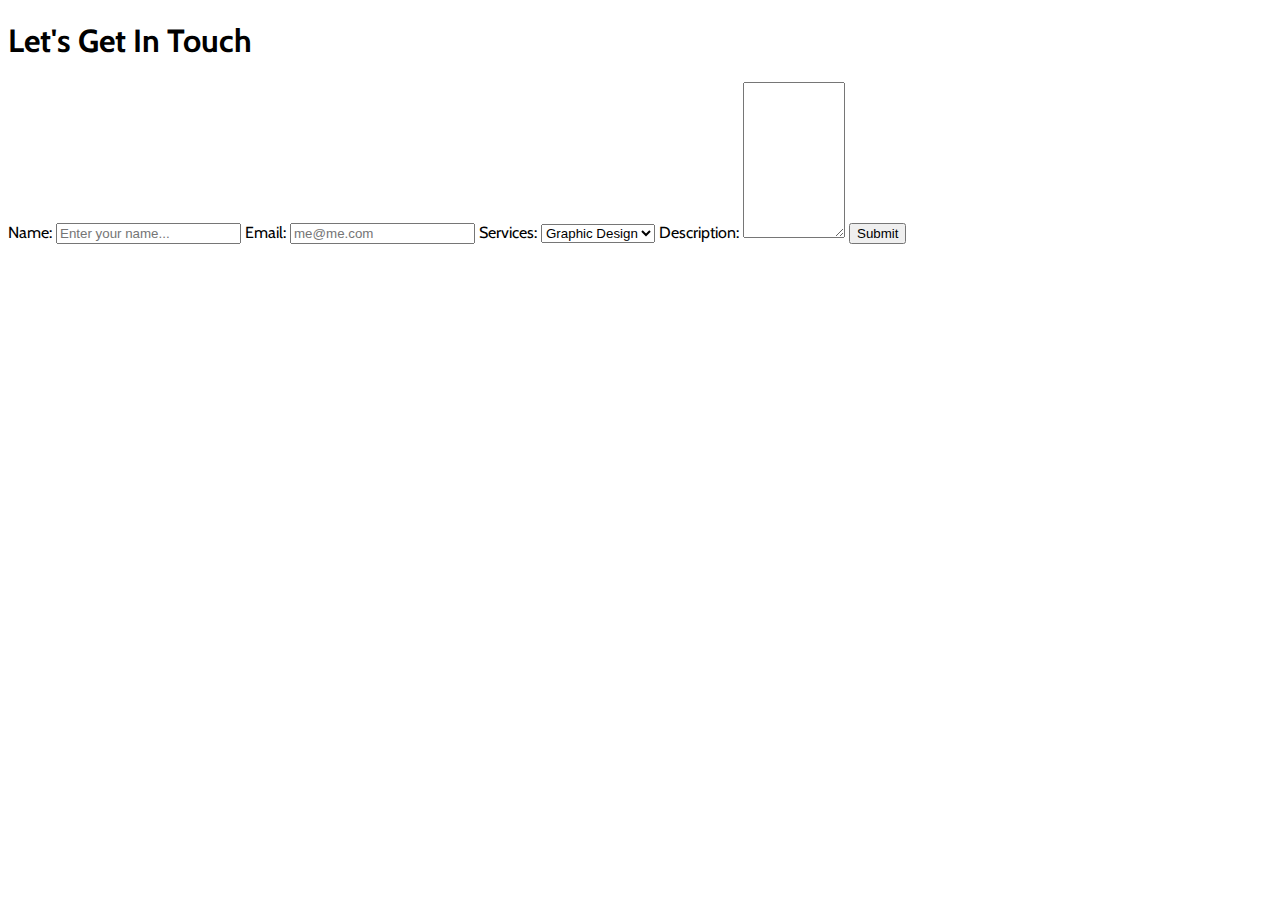
==== contact.html @ a38927ec "Add accessibility labels in index.html" ====
<!DOCTYPE html>
<html lang="en-ca">
<head>
  <meta charset="utf-8">
  <title>J Li Design</title>
  <meta name="viewport" content="width=device-width,initial-scale=1">
  <link href="https://fonts.googleapis.com/css2?family=Cabin:wght@400;700&display=swap" rel="stylesheet">
  <link href="https://fonts.googleapis.com/css2?family=Montserrat&display=swap" rel="stylesheet">
  <link href="projects.html" rel="stylesheet">
  <link href="illustrations.html" rel="stylesheet">
  <link href="index.html" rel="stylesheet">
  <link rel="stylesheet" href="main.css">
</head>

<body>
  <section class="contact" id="contact">
    <div class="container">
      <div class="section-heading">
        <h1>Let's Get In Touch</h1>
      </div>
      <form role="search" id="search" class="form" action="https://formspree.io/msjj22@outlook.com" method="post">
        <label for="name">Name:</label>
        <input type="text" id="name" name="name" placeholder="Enter your name..." required>
        <label for="email">Email:</label>
        <input type="email" id="email" name="email" placeholder="me@me.com" required>
        <label for="service">Services:</label>
        <select name="services" id="service">
          <option value="">Graphic Design</option>
          <option value="">Illustration</option>
        </select>
        <label for="subject">Description:</label>
        <textarea name="subject" id="subject" rows="10" cols="10"></textarea>
        <input type="submit" value="Submit">
      </form>
    </div>

  </section>
</body>
---- main.css ----
html {
  font-family: 'Montserrat', sans-serif;
  font-family: 'Cabin', sans-serif;
}
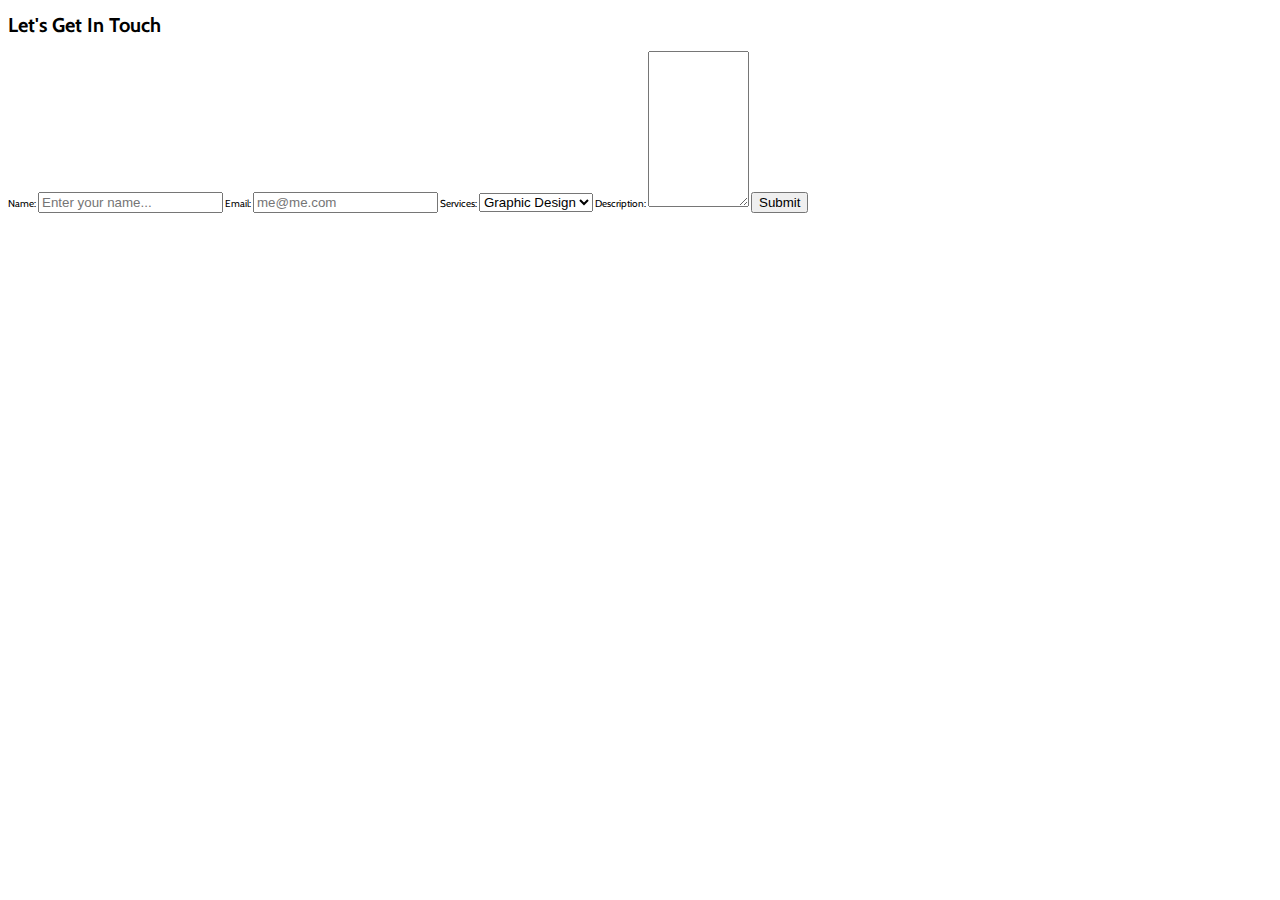
==== commit e0ad2d44: "Add some content to main.css" ====
--- a/contact.html
+++ b/contact.html
@@ -9,7 +9,7 @@
   <link href="projects.html" rel="stylesheet">
   <link href="illustrations.html" rel="stylesheet">
   <link href="index.html" rel="stylesheet">
-  <link rel="stylesheet" href="main.css">
+  <link rel="stylesheet" href="css/main.css">
 </head>
 
 <body>
--- a/css/main.css
+++ b/css/main.css
@@ -0,0 +1,43 @@
+html {
+  box-sizing: border-box;
+  margin: 0;
+  padding: 0;
+  font-size: 10px;
+  font-family: "Montserrat", sans-serif;
+  font-family: "Cabin", sans-serif;
+}
+
+*, *::before, *::after {
+  box-sizing: inherit;
+}
+
+body {
+  width: 100%;
+  height: 100%;
+}
+
+a {
+  text-decoration: none;
+  color: #eee;
+}
+
+p {
+  font-size: 1.8rem;
+}
+
+img {
+  width: 100%;
+}
+
+header {
+  width: 100%;
+  height: 100vh;
+}
+
+.top-nav {
+  width: 100%;
+  height: 100vh;
+  position: fixed;
+  border-bottom-right-radius: 100%;
+  border-bottom-left-radius: 100%;
+}
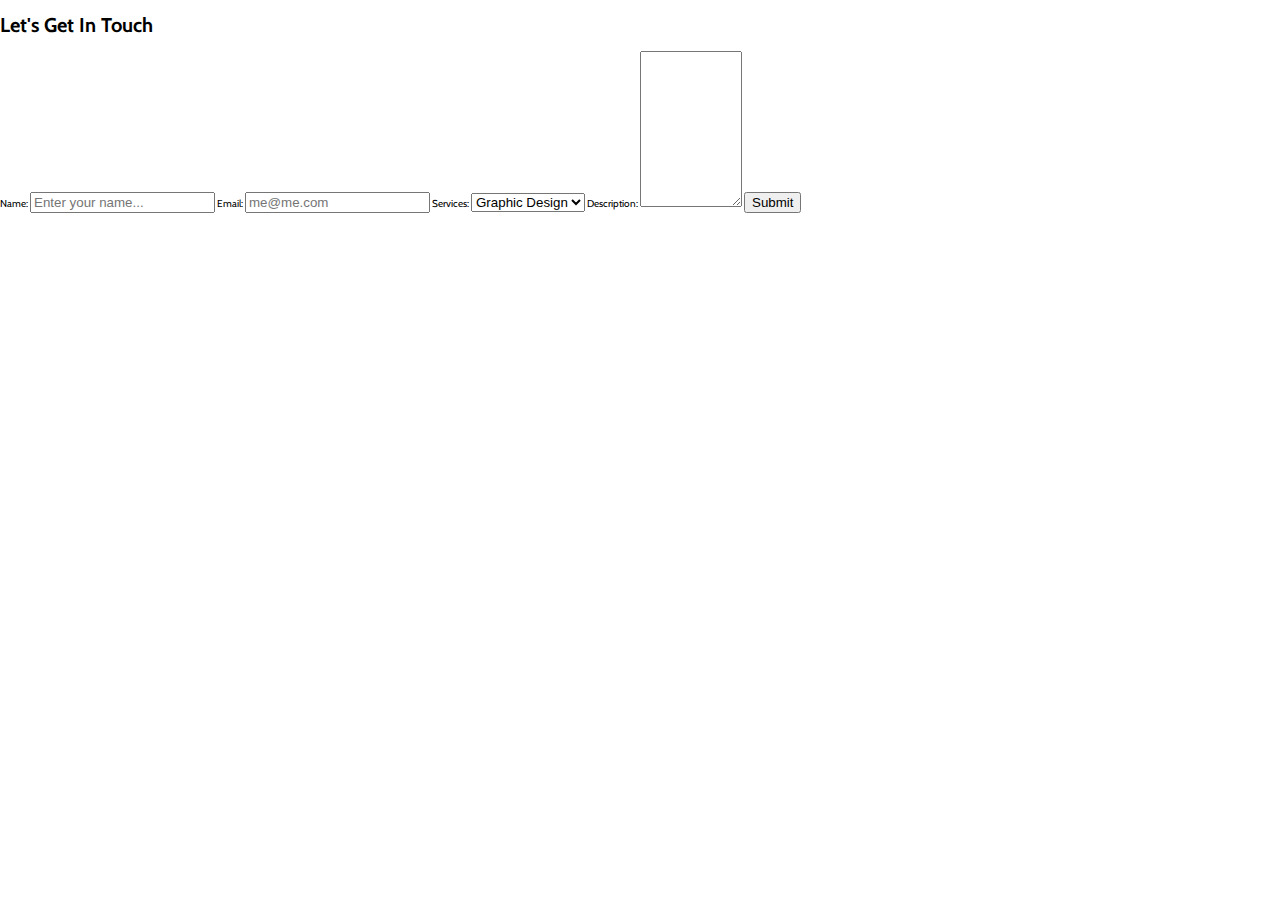
==== commit f8d955ed: "Add banner image" ====
--- a/css/main.css
+++ b/css/main.css
@@ -5,6 +5,7 @@
   font-size: 10px;
   font-family: "Montserrat", sans-serif;
   font-family: "Cabin", sans-serif;
+  background-color: #fff;
 }
 
 *, *::before, *::after {
@@ -12,8 +13,7 @@
 }
 
 body {
-  width: 100%;
-  height: 100%;
+  margin: 0;
 }
 
 a {
@@ -31,13 +31,33 @@
 
 header {
   width: 100%;
-  height: 100vh;
 }
 
 .top-nav {
   width: 100%;
-  height: 100vh;
-  position: fixed;
-  border-bottom-right-radius: 100%;
-  border-bottom-left-radius: 100%;
 }
+
+.nav-list {
+  list-style: none;
+  width: 100%;
+  display: flex;
+  justify-content: center;
+  align-items: center;
+}
+
+li {
+  margin: 0 2rem;
+}
+
+.nav-link {
+  font-family: "Montserrat", sans-serif;
+  font-size: 2.5rem;
+  padding: 1rem;
+}
+
+.nav-link:hover,
+.nav-link:focus {
+  background: linear-gradient(to top, #254f6c, #d4faff);
+  -webkit-background-clip: text;
+  -webkit-text-fill-color: transparent;
+}
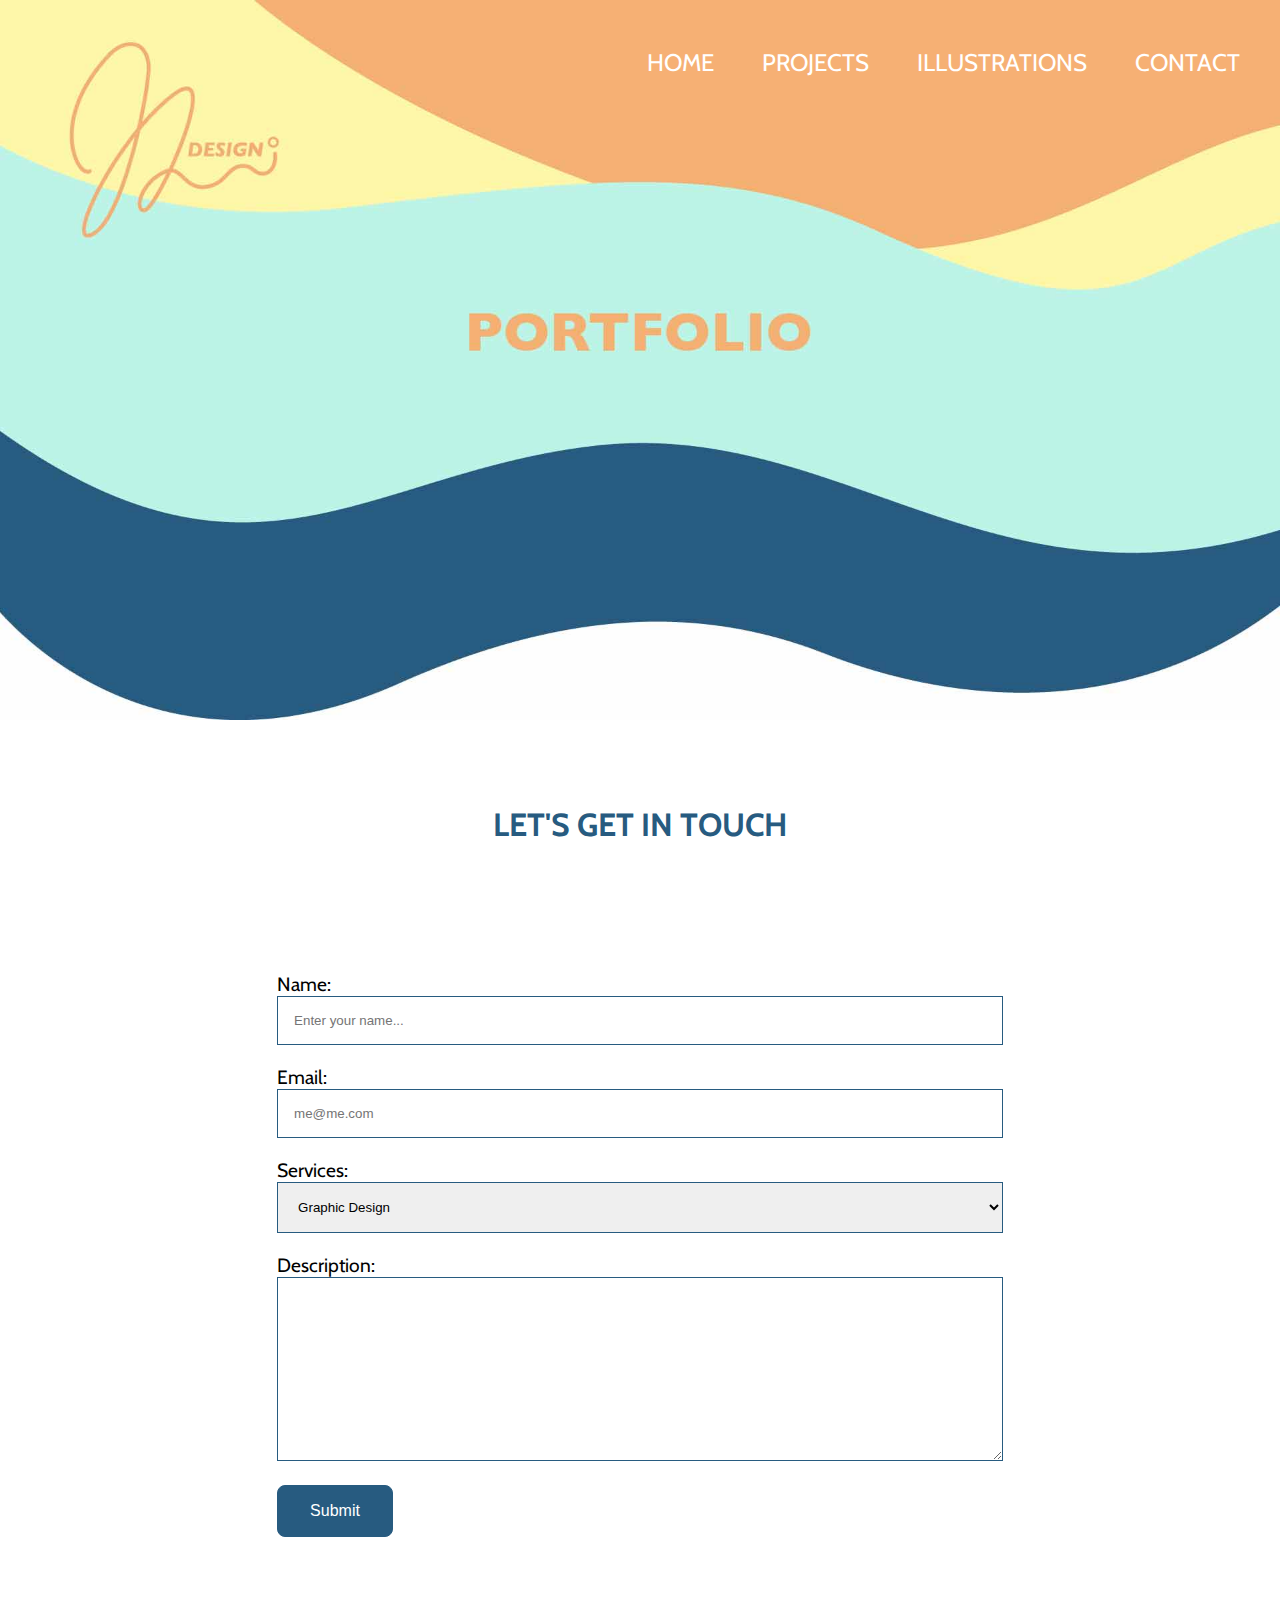
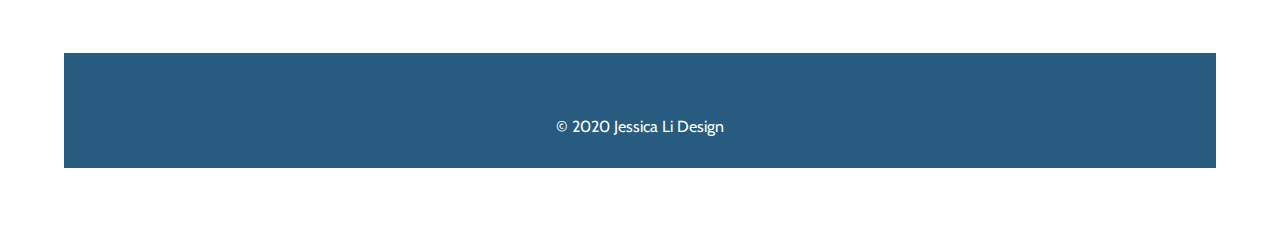
==== commit eb938f27: "Add toggle navigation" ====
--- a/contact.html
+++ b/contact.html
@@ -13,6 +13,38 @@
 </head>
 
 <body>
+
+  <ul class="skip-links" id="skip-links" tabindex="0">
+    <li><a href="#main">Jump to main content</a></li>
+    <li><a href="#nav">Jump to navigation</a></li>
+  </ul>
+
+  <header role="banner">
+    <div class="banner">
+      <img class="img-flex" src="images/banner.jpg" alt="">
+    </div>
+    <nav class="top-nav" role="navigation" tabindex="0">
+      <input type="checkbox" class="nav-check" id="nav-check">
+      <label for="nav-check" class="nav-label">
+        <img src="images/nav-icon.svg" alt="open navigation">
+      </label>
+      <ul class="nav-list">
+        <li>
+          <a href="index.html" class="nav-link">Home</a>
+        </li>
+        <li>
+          <a href="projects.html" class="nav-link">Projects</a>
+        </li>
+        <li>
+          <a href="illustrations.html" class="nav-link">Illustrations</a>
+        </li>
+        <li>
+          <a href="contact.html" class="nav-link">Contact</a>
+        </li>
+      </ul>
+    </nav>
+  </header>
+
   <section class="contact" id="contact">
     <div class="container">
       <div class="section-heading">
@@ -34,5 +66,11 @@
       </form>
     </div>
 
+    <footer class="copyright" role="contentinfo">
+      <div class="up" id="up">
+        <p>&copy; 2020 Jessica Li Design</p>
+      </div>
+    </footer>
+
   </section>
 </body>
--- a/css/main.css
+++ b/css/main.css
@@ -1,8 +1,5 @@
 html {
   box-sizing: border-box;
-  margin: 0;
-  padding: 0;
-  font-size: 10px;
   font-family: "Montserrat", sans-serif;
   font-family: "Cabin", sans-serif;
   background-color: #fff;
@@ -12,13 +9,33 @@
   box-sizing: inherit;
 }
 
+.skip-links {
+  margin: 0;
+  padding: 0;
+  list-style-type: none;
+}
+
+.skip-links a {
+  position: absolute;
+  top: -3em;
+  background-color: #000;
+  color: #fff;
+  padding: .5em .75em;
+  text-decoration: none;
+}
+
+.skip-links a:focus {
+  top: 0;
+}
+
 body {
   margin: 0;
 }
 
 a {
   text-decoration: none;
-  color: #eee;
+  font-weight: 700;
+  color: #F4B073;
 }
 
 p {
@@ -33,31 +50,299 @@
   width: 100%;
 }
 
+.img-flex {
+  width: 100%;
+  display: block;
+}
+
+.banner {
+  position: relative;
+  width: 100%;
+}
+
 .top-nav {
+  position: absolute;
+  top: 0;
+  left: 1.5;
   width: 100%;
 }
 
 .nav-list {
   list-style: none;
-  width: 100%;
-  display: flex;
-  justify-content: center;
-  align-items: center;
-}
-
-li {
-  margin: 0 2rem;
+  width: 20em;
+  margin-top: 2rem;
+  display: none;
+  padding: 1rem;
+  float: right;
+}
+
+.nav-check:checked ~ .nav-list {
+  display: block;
+  background-color: #F4B073;
+}
+
+.nav-check {
+  position: absolute;
+  top: -3em;
+}
+
+.nav-label {
+  cursor: pointer;
+  font-size: 1.25rem;
+  display: inline-block;
+  width: 40px;
+  position: absolute;
+  right: 0;
+  margin: 1rem 2rem;
+}
+
+.nav-check:checked ~ .nav-label {
+  background-color: #F4B073;
+}
+
+.nav-label img {
+  display: block;
+  width: 100%;
+}
+
+.top-nav a {
+  color: #fff;
+}
+
+.top-nav li {
+  margin: 0;
 }
 
 .nav-link {
-  font-family: "Montserrat", sans-serif;
-  font-size: 2.5rem;
-  padding: 1rem;
+  font-family: "Cabin", sans-serif;
+  font-weight: 400;
+  font-size: 1.5rem;
+  padding: 1.5rem;
+  text-transform: uppercase;
 }
 
 .nav-link:hover,
 .nav-link:focus {
-  background: linear-gradient(to top, #254f6c, #d4faff);
-  -webkit-background-clip: text;
-  -webkit-text-fill-color: transparent;
-}
+  color: #275B80;
+  transition: .5s;
+}
+
+.landing-text {
+  width: 100%;
+  text-align: center;
+  margin-bottom: 5rem;
+  margin-top: 5rem;
+  margin-left: 1.5rem;
+}
+
+.landing-text h1 {
+  font-size: 4rem;
+  font-weight: 700;
+  font-family: "Cabin", sans-serif;
+  color: #275B80;
+}
+
+.landing-text h2 {
+  color: #275B80;
+  font-size: 1.8rem;
+}
+
+.about .container {
+  display: flex;
+  align-items: center;
+  justify-content: center;
+}
+
+.about-heading {
+  text-align: left;
+  line-height: 0;
+  margin-bottom: 3rem;
+}
+
+.about-heading h2 {
+  font-size: 2rem;
+  color: #275B80;
+  text-transform: uppercase;
+}
+
+.about-heading p {
+  font-size: 1.2rem;
+  line-height: 1;
+  max-width: 90%;
+}
+
+.profile-img {
+  flex: 1;
+  margin-right: 5rem;
+}
+
+.about-details {
+  flex: 1;
+}
+
+.socials-img {
+  width: 60%;
+}
+
+.container {
+  width: 90%;
+  max-width: 120rem;
+  height: 100%;
+  margin: 0 auto;
+  position: relative;
+}
+
+.article-heading {
+  width: 100%;
+  text-align: center;
+}
+
+.article-heading h2 {
+  font-size: 2.5rem;
+  margin-top: 3rem;
+  color: #275B80;
+}
+
+.article-heading a {
+  font-size: 1rem;
+  text-transform: uppercase;
+  color: #fff;
+}
+
+.contact-btn {
+  background-color: #275B80;
+  display: inline-block;
+  text-align: center;
+  text-decoration: none;
+  border-radius: 10px;
+  padding: .75em .9em;
+}
+
+.contact-btn:hover {
+  background-color: #F4B073;
+  color: #275B80;
+}
+
+.has-margin-right {
+  margin-right: 5rem;
+}
+
+.section-heading {
+  text-align: center;
+  margin-bottom: 8rem;
+}
+
+.section-heading h1 {
+  font-size: 2rem;
+  font-weight: 700;
+  text-transform: uppercase;
+  font-family: "Cabin", sans-serif;
+  color: #275B80;
+}
+
+section {
+  padding: 4rem
+}
+
+.portfolio-item {
+  display: flex;
+  align-items: center;
+  justify-content: center;
+  margin-bottom: 5rem;
+}
+
+.portfolio-item: last-child {
+  margin-bottom: 0;
+}
+
+.portfolio-img {
+  width: 60rem;
+}
+
+.portfolio-description h1 {
+  font-size: 1.5rem;
+  text-transform: uppercase;
+  margin: 1rem 0;
+}
+
+.portfolio-description p {
+  font-size: 1.2rem;
+}
+
+form {
+  width: 70%;
+  margin: 0 auto;
+}
+
+form label {
+  font-size: 1.2rem;
+}
+
+input, select, textarea {
+  width: 100%;
+  padding: 1rem;
+  margin-bottom: 20px;
+  border: solid 1px #275B80;
+  outline-color: #F4B073;
+}
+
+input[type="submit"] {
+  font-size: 1rem;
+  width: initial;
+  background-color: #275B80;
+  border-radius: 8px;
+  color: #fff;
+  padding: 1rem 2rem;
+  cursor: pointer;
+  transition: background-color 650ms;
+}
+
+input[type="submit"]:hover {
+  color: #275B80;
+  background-color: #F4B073;
+}
+
+footer {
+  width: 100%;
+  margin-top: 6rem;
+  padding: 1rem;
+  background-color: #275B80;
+  position: relative;
+}
+
+footer p {
+  color: #fff;
+  font-size: 1rem;
+  text-align: center;
+  margin-top: 3rem;
+}
+
+@media only screens and (min-width: 25em) {
+
+}
+
+@media only screen and (min-width: 38em) {
+
+}
+
+@media only screen and (min-width: 60em) {
+
+  .nav-check,
+  .nav-label {
+    display: none;
+  }
+
+  .nav-list {
+    list-style: none;
+    width: 100%;
+    margin-top: 2rem;
+    display: flex;
+    justify-content: flex-end;
+    padding: 1rem;
+  }
+
+}
+
+@media only screen and (min-width: 90em) {
+
+}
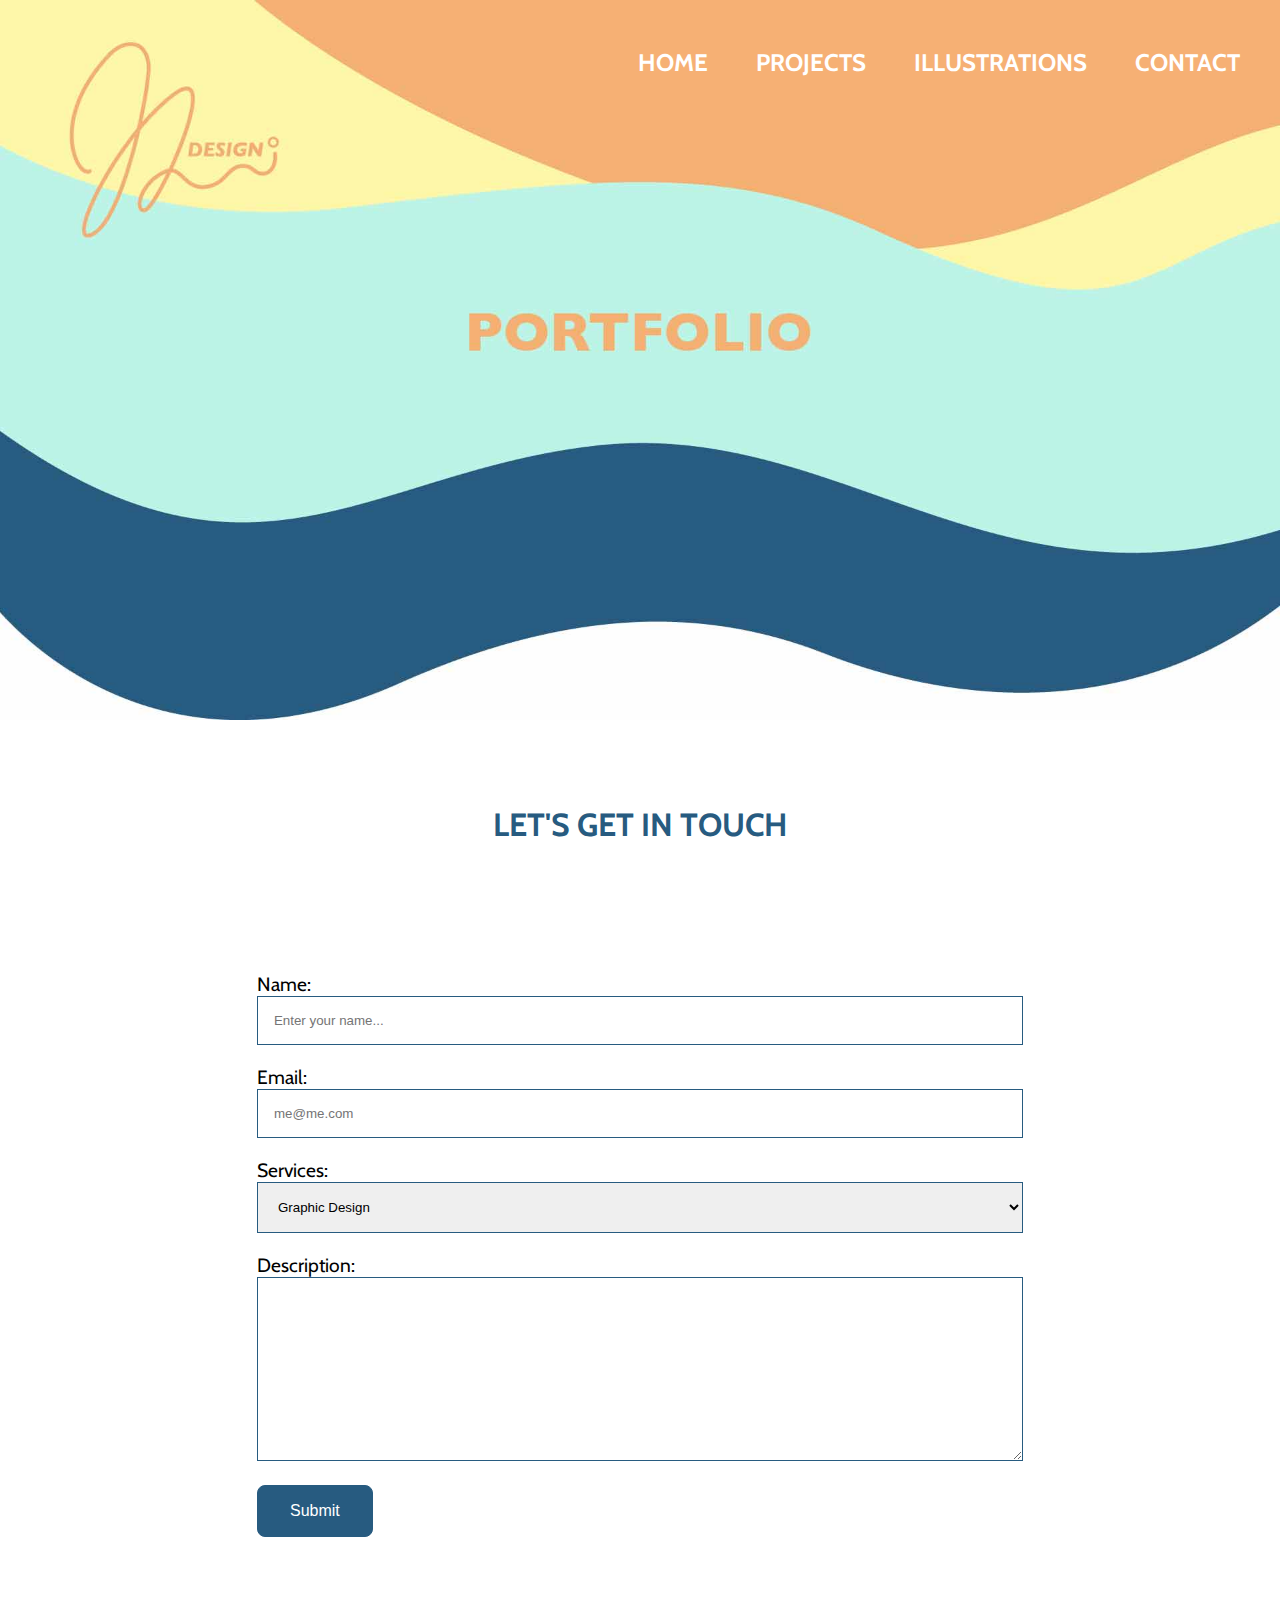
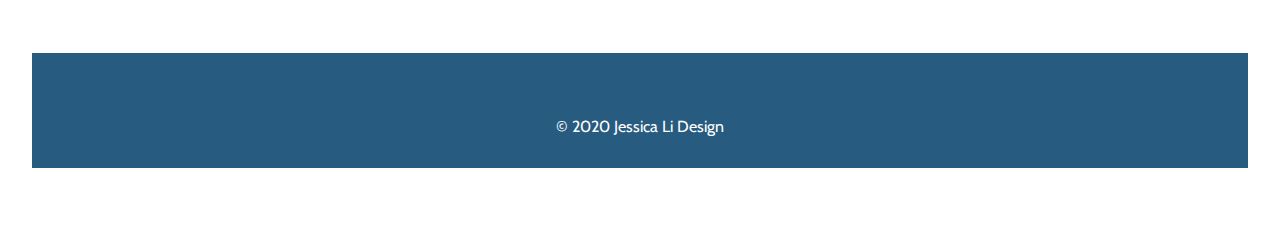
==== commit 30fbeb8a: "Add responsiveness and media screens" ====
--- a/contact.html
+++ b/contact.html
@@ -10,6 +10,8 @@
   <link href="illustrations.html" rel="stylesheet">
   <link href="index.html" rel="stylesheet">
   <link rel="stylesheet" href="css/main.css">
+  <link rel="shortcut icon" href="favicon.ico">
+  <link href="favicon-196.png" rel="icon" type="image/png">
 </head>
 
 <body>
--- a/css/main.css
+++ b/css/main.css
@@ -1,7 +1,7 @@
 html {
   box-sizing: border-box;
-  font-family: "Montserrat", sans-serif;
-  font-family: "Cabin", sans-serif;
+  font-family: Montserrat, sans-serif;
+  font-family: Cabin, sans-serif;
   background-color: #fff;
 }
 
@@ -34,8 +34,8 @@
 
 a {
   text-decoration: none;
-  font-weight: 700;
-  color: #F4B073;
+  font-weight: bold;
+  color: #f4b073;
 }
 
 p {
@@ -63,7 +63,6 @@
 .top-nav {
   position: absolute;
   top: 0;
-  left: 1.5;
   width: 100%;
 }
 
@@ -78,7 +77,7 @@
 
 .nav-check:checked ~ .nav-list {
   display: block;
-  background-color: #F4B073;
+  background-color: #f4b073;
 }
 
 .nav-check {
@@ -97,7 +96,7 @@
 }
 
 .nav-check:checked ~ .nav-label {
-  background-color: #F4B073;
+  background-color: #f4b073;
 }
 
 .nav-label img {
@@ -114,16 +113,15 @@
 }
 
 .nav-link {
-  font-family: "Cabin", sans-serif;
-  font-weight: 400;
-  font-size: 1.5rem;
+  font-family: Cabin, sans-serif;
+  font-size: 1.3rem;
   padding: 1.5rem;
   text-transform: uppercase;
 }
 
 .nav-link:hover,
 .nav-link:focus {
-  color: #275B80;
+  color: #275b80;
   transition: .5s;
 }
 
@@ -137,13 +135,13 @@
 
 .landing-text h1 {
   font-size: 4rem;
-  font-weight: 700;
-  font-family: "Cabin", sans-serif;
-  color: #275B80;
+  font-weight: bold;
+  font-family: Cabin, sans-serif;
+  color: #275b80;
 }
 
 .landing-text h2 {
-  color: #275B80;
+  color: #275b80;
   font-size: 1.8rem;
 }
 
@@ -161,7 +159,7 @@
 
 .about-heading h2 {
   font-size: 2rem;
-  color: #275B80;
+  color: #275b80;
   text-transform: uppercase;
 }
 
@@ -200,7 +198,7 @@
 .article-heading h2 {
   font-size: 2.5rem;
   margin-top: 3rem;
-  color: #275B80;
+  color: #275b80;
 }
 
 .article-heading a {
@@ -210,7 +208,7 @@
 }
 
 .contact-btn {
-  background-color: #275B80;
+  background-color: #275b80;
   display: inline-block;
   text-align: center;
   text-decoration: none;
@@ -219,8 +217,8 @@
 }
 
 .contact-btn:hover {
-  background-color: #F4B073;
-  color: #275B80;
+  background-color: #f4b073;
+  color: #275b80;
 }
 
 .has-margin-right {
@@ -234,14 +232,14 @@
 
 .section-heading h1 {
   font-size: 2rem;
-  font-weight: 700;
+  font-weight: bold;
   text-transform: uppercase;
-  font-family: "Cabin", sans-serif;
-  color: #275B80;
+  font-family: Cabin, sans-serif;
+  color: #275b80;
 }
 
 section {
-  padding: 4rem
+  padding: 4rem 2rem;
 }
 
 .portfolio-item {
@@ -251,10 +249,6 @@
   margin-bottom: 5rem;
 }
 
-.portfolio-item: last-child {
-  margin-bottom: 0;
-}
-
 .portfolio-img {
   width: 60rem;
 }
@@ -267,6 +261,7 @@
 
 .portfolio-description p {
   font-size: 1.2rem;
+  max-width: 40em;
 }
 
 form {
@@ -282,14 +277,14 @@
   width: 100%;
   padding: 1rem;
   margin-bottom: 20px;
-  border: solid 1px #275B80;
-  outline-color: #F4B073;
+  border: solid 1px #275b80;
+  outline-color: #f4b073;
 }
 
 input[type="submit"] {
   font-size: 1rem;
   width: initial;
-  background-color: #275B80;
+  background-color: #275b80;
   border-radius: 8px;
   color: #fff;
   padding: 1rem 2rem;
@@ -298,15 +293,15 @@
 }
 
 input[type="submit"]:hover {
-  color: #275B80;
-  background-color: #F4B073;
+  color: #275b80;
+  background-color: #f4b073;
 }
 
 footer {
   width: 100%;
   margin-top: 6rem;
   padding: 1rem;
-  background-color: #275B80;
+  background-color: #275b80;
   position: relative;
 }
 
@@ -317,11 +312,99 @@
   margin-top: 3rem;
 }
 
-@media only screens and (min-width: 25em) {
-
-}
-
-@media only screen and (min-width: 38em) {
+@media screen and (max-width: 768px) {
+
+  .landing-text h1 {
+    font-size: 2rem;
+  }
+
+  .landing-text h2 {
+    font-size: 1.5rem;
+  }
+
+  section {
+    padding: 1.5rem
+  }
+
+  .section-heading h1 {
+    font-size: 1.5rem;
+  }
+
+  .about-heading h2 {
+    font-size: 1.5rem;
+  }
+
+  .about-heading p {
+    font-size: 1rem;
+  }
+
+  .portfolio-description h1 {
+    font-size: 1.2rem;
+  }
+
+  .portfolio-description p {
+    font-size: 1rem;
+  }
+
+}
+
+@media screen and (max-width: 600px) {
+
+  .landing-text h1 {
+    font-size: 1.8rem;
+    margin-right: 2.5rem;
+    text-align: center;
+  }
+
+  .landing-text h2 {
+    font-size: 1.5rem;
+    margin-right: 3rem;
+    text-align: center;
+  }
+
+  section {
+    padding: 1rem
+  }
+
+  .about .container {
+    flex-direction: column;
+    margin: auto;
+    text-align: center;
+  }
+
+  .about-heading h2 {
+    font-size: 1.2rem;
+    text-align: center;
+  }
+
+  .about-heading p {
+    font-size: 1rem;
+    text-align: center;
+  }
+
+  .profile-img {
+    margin: 0 0 1rem 0;
+  }
+
+  .portfolio-item {
+    flex-direction: column;
+  }
+
+  .portfolio-img {
+    width: 80%;
+    margin: 0 0 2rem 0;
+  }
+
+  .portfolio-description h1 {
+    font-size: 1.2rem;
+    margin: 1rem 0;
+    text-align: center;
+  }
+
+  .portfolio-description p {
+    font-size: 1rem;
+    text-align: center;
+  }
 
 }
 
@@ -330,6 +413,10 @@
   .nav-check,
   .nav-label {
     display: none;
+  }
+
+  .nav-link {
+    font-size: 1.5rem;
   }
 
   .nav-list {
@@ -342,7 +429,3 @@
   }
 
 }
-
-@media only screen and (min-width: 90em) {
-
-}
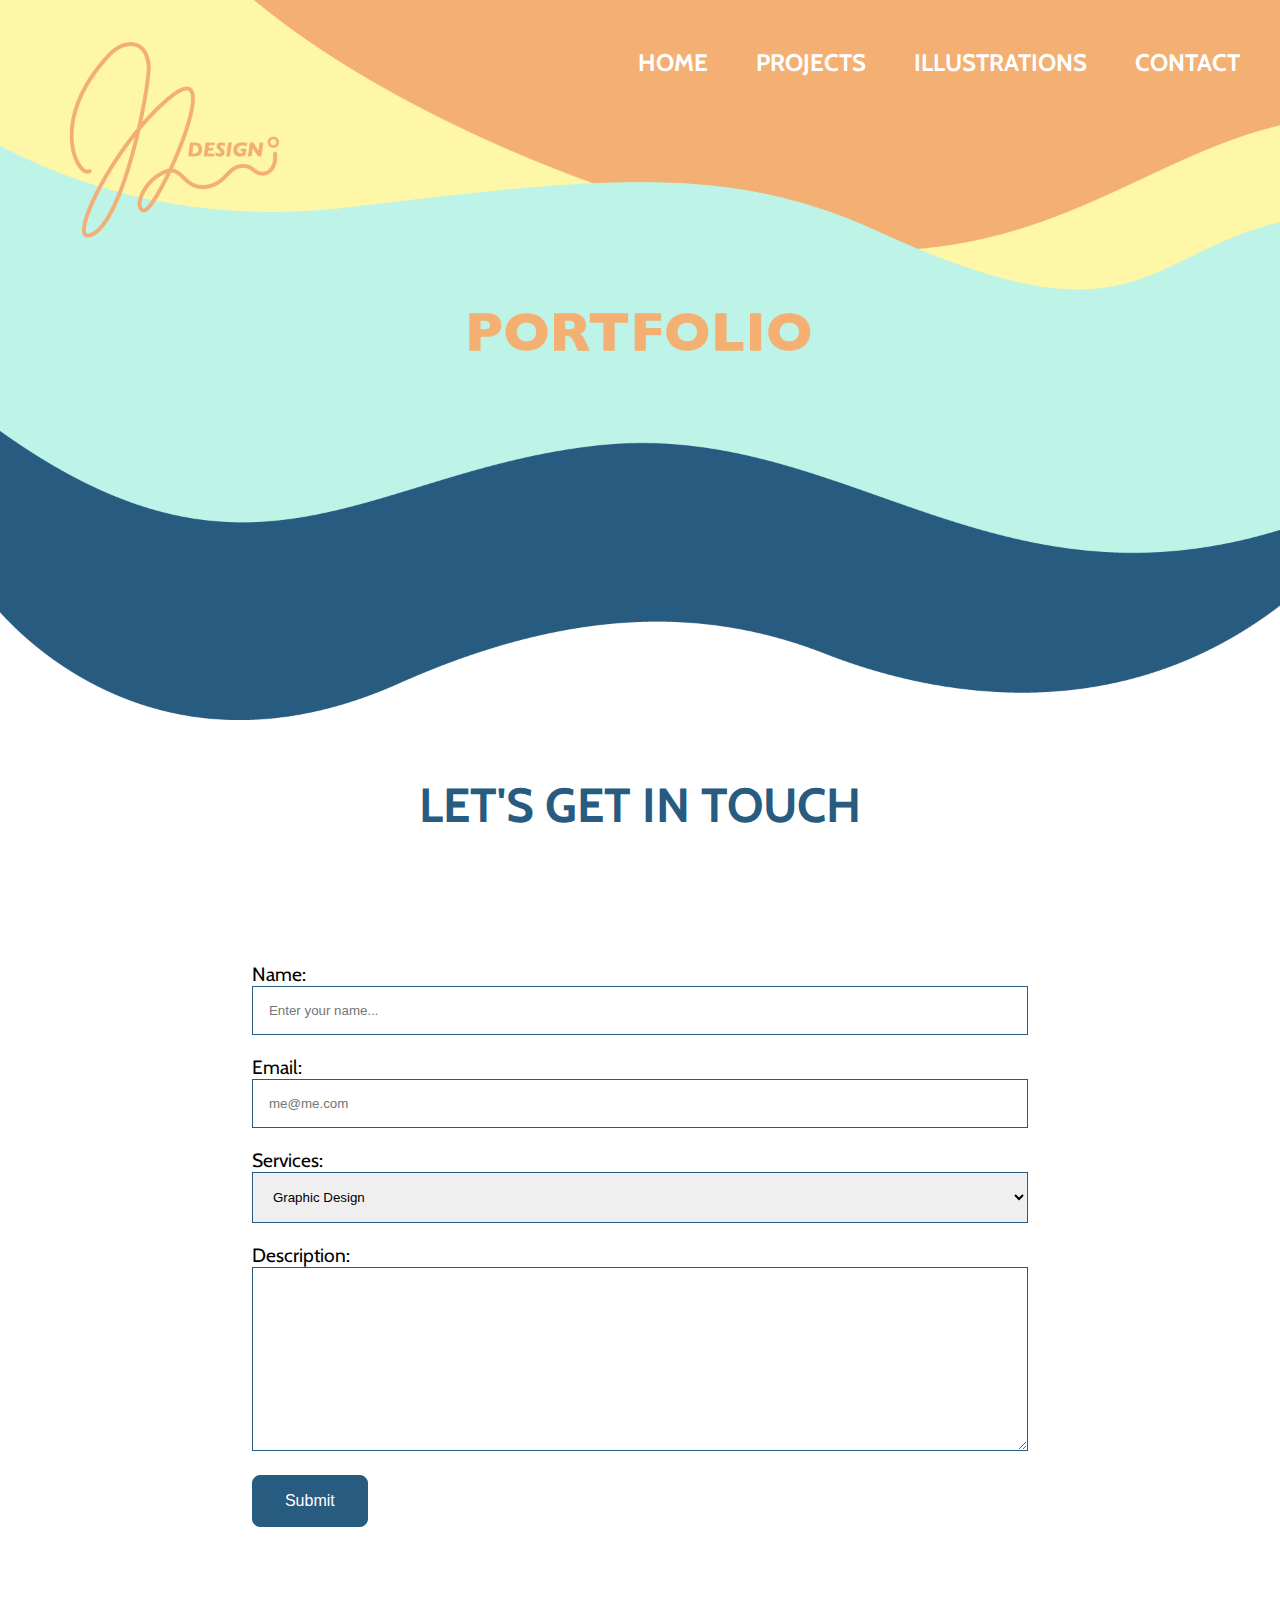
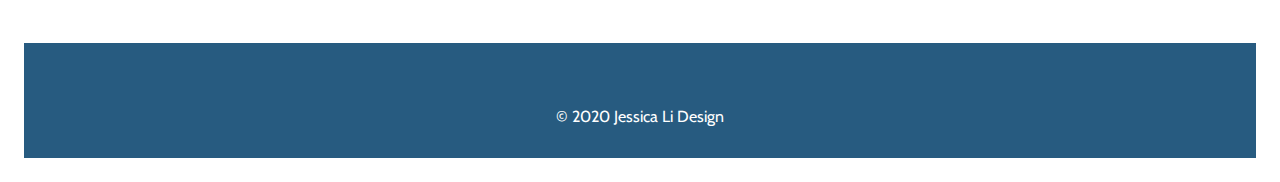
==== commit b8ecc5c2: "Change image source for banner" ====
--- a/contact.html
+++ b/contact.html
@@ -23,7 +23,7 @@
 
   <header role="banner">
     <div class="banner">
-      <img class="img-flex" src="images/banner.jpg" alt="">
+      <img class="img-flex" src="images/bannerimg.png" alt="">
     </div>
     <nav class="top-nav" role="navigation" tabindex="0">
       <input type="checkbox" class="nav-check" id="nav-check">
--- a/css/main.css
+++ b/css/main.css
@@ -128,13 +128,10 @@
 .landing-text {
   width: 100%;
   text-align: center;
-  margin-bottom: 5rem;
-  margin-top: 5rem;
-  margin-left: 1.5rem;
 }
 
 .landing-text h1 {
-  font-size: 4rem;
+  font-size: 1.8rem;
   font-weight: bold;
   font-family: Cabin, sans-serif;
   color: #275b80;
@@ -142,11 +139,11 @@
 
 .landing-text h2 {
   color: #275b80;
-  font-size: 1.8rem;
+  font-size: 1.5rem;
 }
 
 .about .container {
-  display: flex;
+  flex-direction: column;
   align-items: center;
   justify-content: center;
 }
@@ -158,7 +155,8 @@
 }
 
 .about-heading h2 {
-  font-size: 2rem;
+  font-size: 1.5rem;
+  text-align: center;
   color: #275b80;
   text-transform: uppercase;
 }
@@ -166,12 +164,11 @@
 .about-heading p {
   font-size: 1.2rem;
   line-height: 1;
-  max-width: 90%;
+  max-width: 100%;
 }
 
 .profile-img {
   flex: 1;
-  margin-right: 5rem;
 }
 
 .about-details {
@@ -196,13 +193,11 @@
 }
 
 .article-heading h2 {
-  font-size: 2.5rem;
   margin-top: 3rem;
   color: #275b80;
 }
 
 .article-heading a {
-  font-size: 1rem;
   text-transform: uppercase;
   color: #fff;
 }
@@ -242,15 +237,15 @@
   padding: 4rem 2rem;
 }
 
+.portfolio-img {
+  max-width: 500px;
+}
+
 .portfolio-item {
-  display: flex;
+  flex-direction: column;
   align-items: center;
   justify-content: center;
   margin-bottom: 5rem;
-}
-
-.portfolio-img {
-  width: 60rem;
 }
 
 .portfolio-description h1 {
@@ -312,43 +307,14 @@
   margin-top: 3rem;
 }
 
-@media screen and (max-width: 768px) {
-
-  .landing-text h1 {
+@media only screen and (min-width: 25em) {
+
+  .landing-text {
     font-size: 2rem;
-  }
-
-  .landing-text h2 {
-    font-size: 1.5rem;
-  }
-
-  section {
-    padding: 1.5rem
-  }
-
-  .section-heading h1 {
-    font-size: 1.5rem;
-  }
-
-  .about-heading h2 {
-    font-size: 1.5rem;
-  }
-
-  .about-heading p {
-    font-size: 1rem;
-  }
-
-  .portfolio-description h1 {
-    font-size: 1.2rem;
-  }
-
-  .portfolio-description p {
-    font-size: 1rem;
-  }
-
-}
-
-@media screen and (max-width: 600px) {
+    margin-bottom: 2rem;
+    margin-top: 2rem;
+    margin-left: 2rem;
+  }
 
   .landing-text h1 {
     font-size: 1.8rem;
@@ -363,7 +329,11 @@
   }
 
   section {
-    padding: 1rem
+    padding: 1rem;
+  }
+
+  .section-heading h1 {
+    font-size: 2rem;
   }
 
   .about .container {
@@ -373,7 +343,7 @@
   }
 
   .about-heading h2 {
-    font-size: 1.2rem;
+    font-size: 1.8rem;
     text-align: center;
   }
 
@@ -383,7 +353,7 @@
   }
 
   .profile-img {
-    margin: 0 0 1rem 0;
+    margin: 0 0 1rem;
   }
 
   .portfolio-item {
@@ -391,8 +361,10 @@
   }
 
   .portfolio-img {
-    width: 80%;
-    margin: 0 0 2rem 0;
+    align-items: center;
+    padding: 1rem;
+    max-width: 400px;
+    margin: 0 0 2rem;
   }
 
   .portfolio-description h1 {
@@ -406,6 +378,77 @@
     text-align: center;
   }
 
+  .article-heading h2 {
+    font-size: 2rem;
+  }
+
+  .article-heading a {
+    font-size: 1rem;
+  }
+
+}
+
+@media only screen and (min-width: 38em) {
+
+  .about .container {
+    display: flex;
+    flex-direction: row;
+    text-align: center;
+  }
+
+  .profile-img {
+    flex: 1;
+    margin-right: 3rem;
+  }
+
+  .landing-text {
+    margin-bottom: 5rem;
+    margin-top: 5rem;
+    margin-left: 1.5rem;
+  }
+
+  .landing-text h1 {
+    font-size: 2.5rem;
+  }
+
+  .landing-text h2 {
+    font-size: 1.8rem;
+  }
+
+  section {
+    padding: 1.5rem;
+  }
+
+  .section-heading h1 {
+    font-size: 2.5rem;
+  }
+
+  .about-heading h2 {
+    font-size: 1.5rem;
+  }
+
+  .about-heading p {
+    font-size: 1rem;
+  }
+
+  .portfolio-item {
+    display: flex;
+    flex-direction: row;
+  }
+
+  .portfolio-img {
+    margin-right: 1rem;
+    max-width: 500px;
+  }
+
+  .portfolio-description h1 {
+    font-size: 1.2rem;
+  }
+
+  .portfolio-description p {
+    font-size: 1rem;
+  }
+
 }
 
 @media only screen and (min-width: 60em) {
@@ -417,6 +460,11 @@
 
   .nav-link {
     font-size: 1.5rem;
+  }
+
+  .profile-img {
+    flex: 1;
+    margin-right: 8rem;
   }
 
   .nav-list {
@@ -428,4 +476,38 @@
     padding: 1rem;
   }
 
-}
+  .section-heading h1 {
+    font-size: 3rem;
+  }
+
+  .about-heading h2 {
+    font-size: 2.5rem;
+  }
+
+  .about-heading p {
+    font-size: 1.5rem;
+  }
+
+  .portfolio-img {
+    margin-right: 5rem;
+    max-width: 500px;
+  }
+
+  .portfolio-description h1 {
+    font-size: 1.8rem;
+  }
+
+  .portfolio-description p {
+    font-size: 1.4rem;
+    max-width: 500px;
+  }
+
+  .article-heading h2 {
+    font-size: 2.5rem;
+  }
+
+  .article-heading a {
+    font-size: 1.5rem;
+  }
+
+}
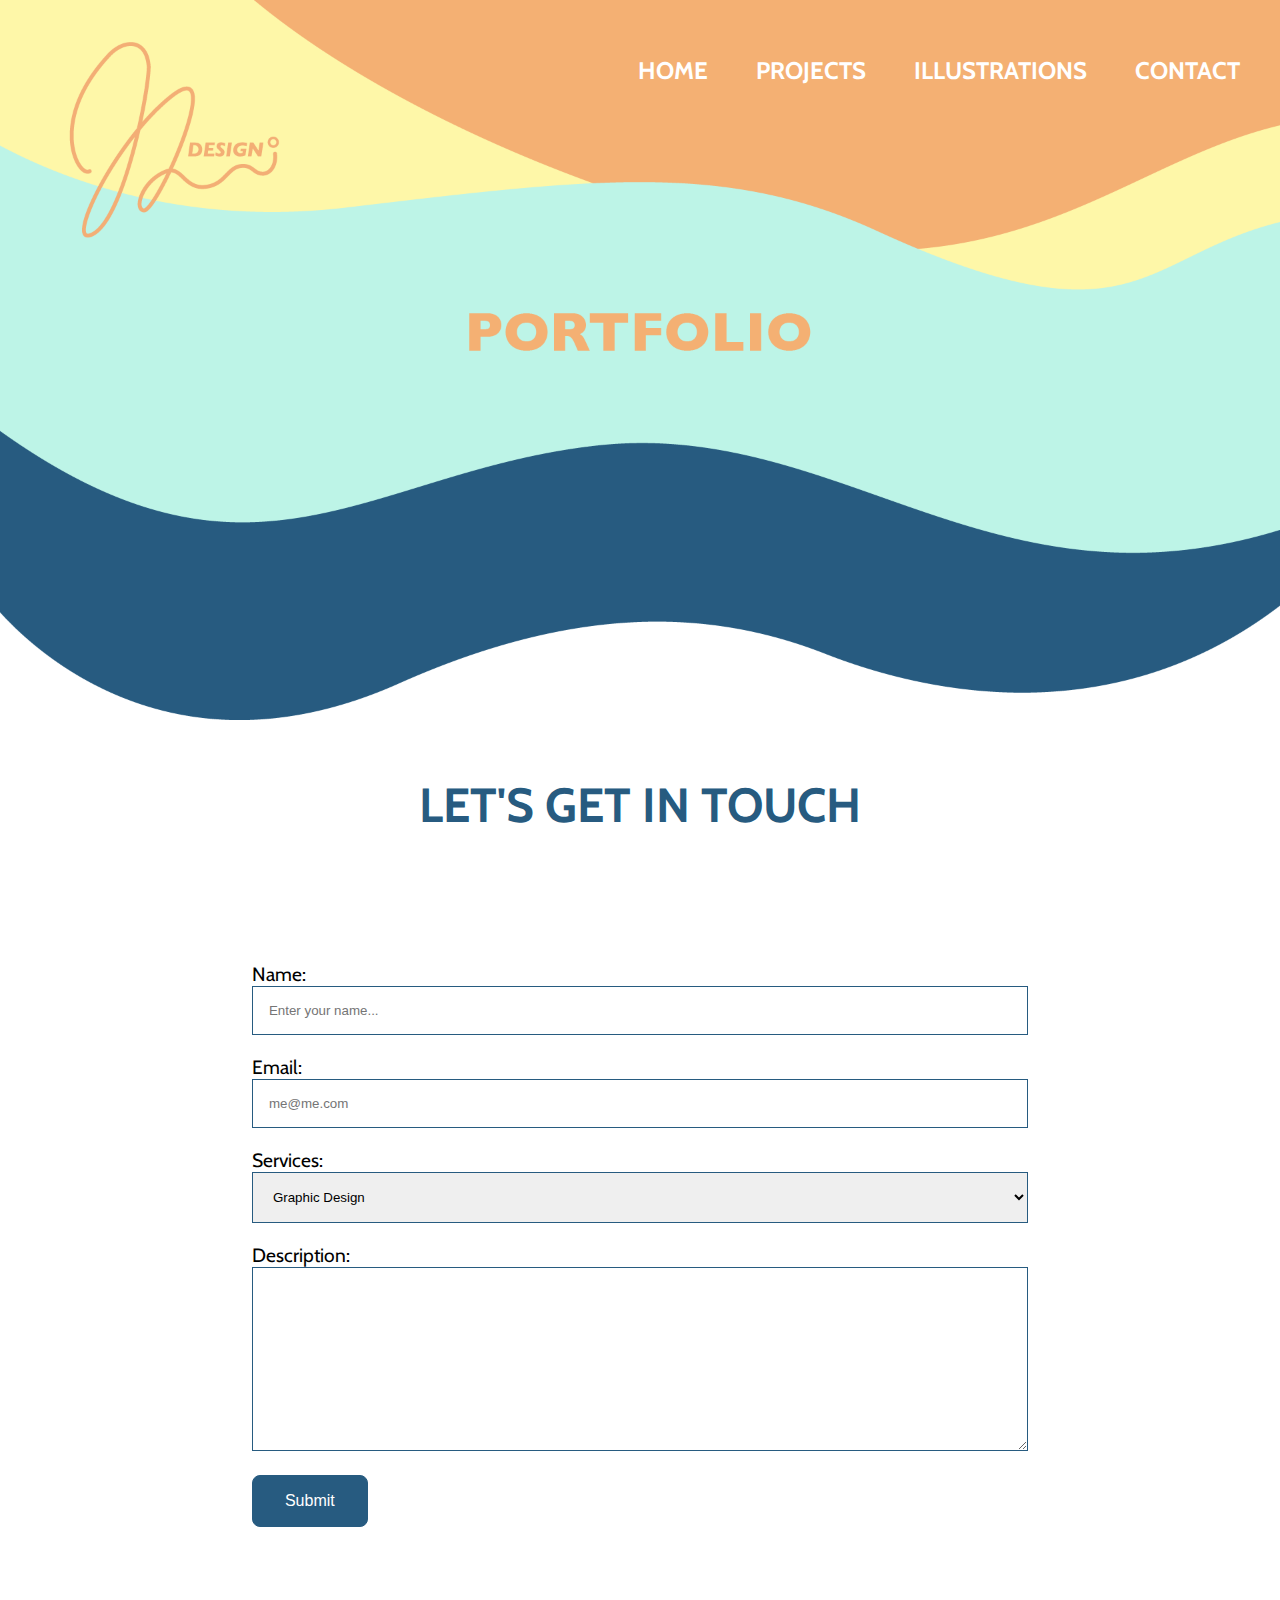
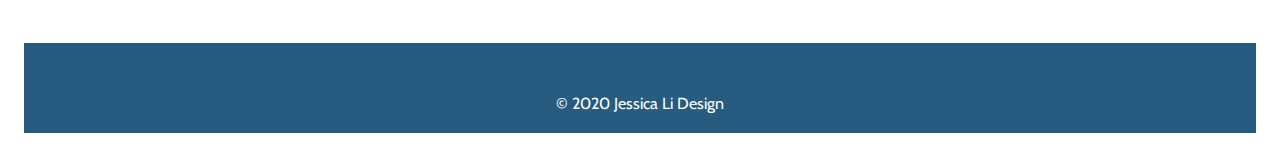
==== commit 1051812c: "Add box shadow for portfolio images" ====
--- a/contact.html
+++ b/contact.html
@@ -64,7 +64,7 @@
         </select>
         <label for="subject">Description:</label>
         <textarea name="subject" id="subject" rows="10" cols="10"></textarea>
-        <input type="submit" value="Submit">
+        <input class="submit" type="submit" value="Submit">
       </form>
     </div>
 
--- a/css/main.css
+++ b/css/main.css
@@ -106,10 +106,11 @@
 
 .top-nav a {
   color: #fff;
+  padding: 1rem;
 }
 
 .top-nav li {
-  margin: 0;
+  margin: .5rem;
 }
 
 .nav-link {
@@ -239,6 +240,7 @@
 
 .portfolio-img {
   max-width: 500px;
+  box-shadow: 2px 2px 6px;
 }
 
 .portfolio-item {
@@ -295,7 +297,7 @@
 footer {
   width: 100%;
   margin-top: 6rem;
-  padding: 1rem;
+  padding: .2em;
   background-color: #275b80;
   position: relative;
 }
